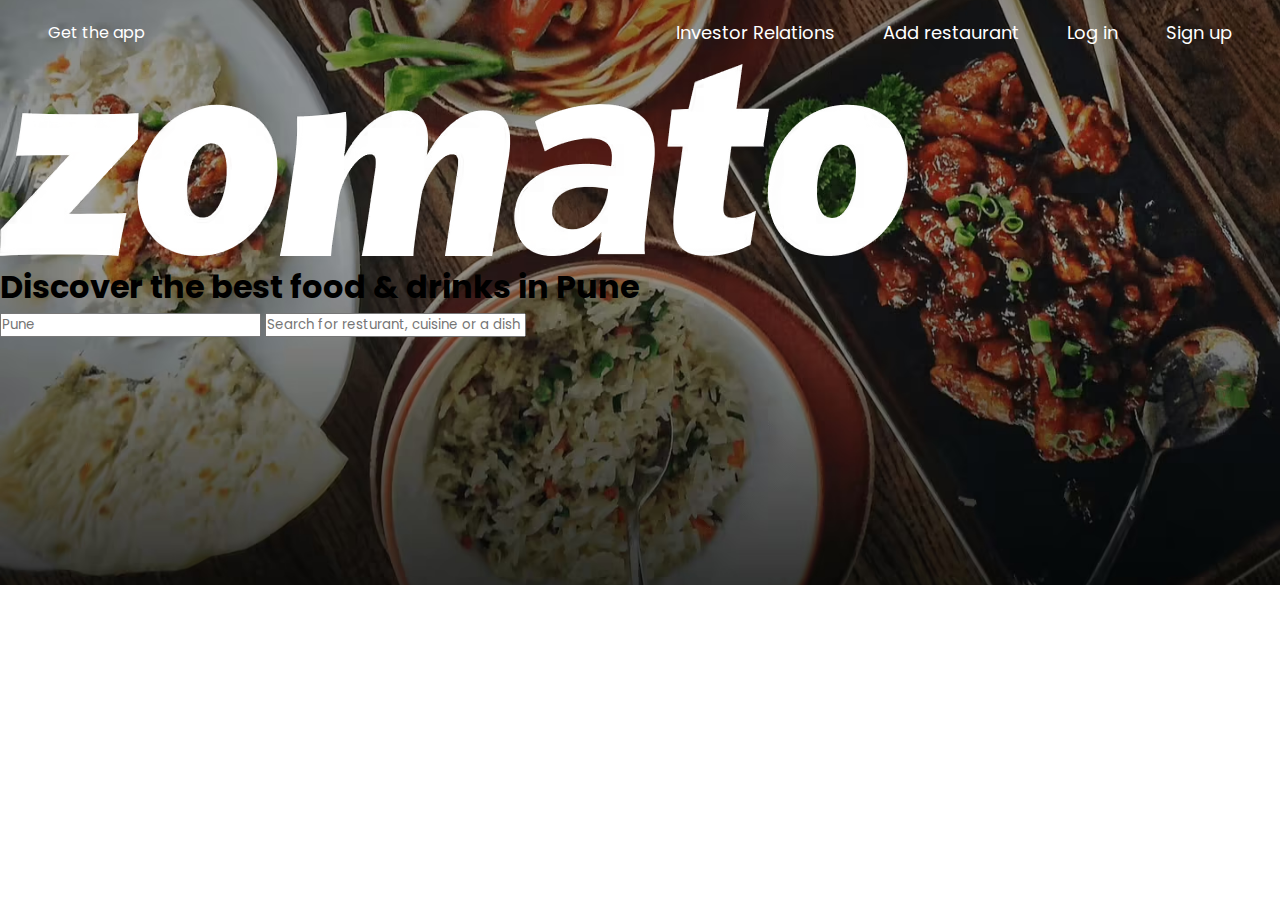
==== HTML/index.html @ 3314a60c "18/12 Hero_section part-1" ====
<!DOCTYPE html>
<html lang="en">
<head>
    <meta charset="UTF-8">
    <meta name="viewport" content="width=device-width, initial-scale=1.0">
    <!-- Zomato logo in tab  -->
    <link rel="icon" 
    type="image/x-icon" 
    href="https://upload.wikimedia.org/wikipedia/commons/thumb/7/75/Zomato_logo.png/220px-Zomato_logo.png">

    <!-- font awesome icons -->
    <link
      rel="stylesheet"
      href="https://cdnjs.cloudflare.com/ajax/libs/font-awesome/6.1.1/css/all.min.css"
      integrity="sha512-KfkfwYDsLkIlwQp6LFnl8zNdLGxu9YAA1QvwINks4PhcElQSvqcyVLLD9aMhXd13uQjoXtEKNosOWaZqXgel0g=="
      crossorigin="anonymous"
      referrerpolicy="no-referrer"
    />
    <!-- poppins font by google fonts -->
    <link rel="preconnect" href="https://fonts.googleapis.com" />
    <link rel="preconnect" href="https://fonts.gstatic.com" crossorigin />
    <link
      href="https://fonts.googleapis.com/css2?family=Poppins:ital,wght@0,100;0,200;0,300;0,400;0,500;0,600;0,700;0,800;0,900;1,100;1,200;1,300;1,400;1,500;1,600;1,700;1,800;1,900&display=swap"
      rel="stylesheet"
    />

    <link rel="stylesheet" href="../CSS/style.css">
    
    <title>Zomato Clone</title>
</head>
<body>
    <section class="hero__section">
      <header>
        <nav class="navbar">
            <a href="#"> Get the app</a>
            <div class="navbar__menu_container">
              <a href="#" class="link">Investor Relations</a>
              <a href="#" class="link">Add restaurant</a>
              <a href="#" class="link">Log in</a>
              <a href="#" class="link">Sign up</a>
              <a href="#" class="user_icon">
                <i class="fa-solid fa-user fa-lg"></i>
              </a>
            </div>
        </nav>
      </header>
      <div>
        <img src="../images/heroSectionLogo.png" alt="Zomato Logo" class="hero__section_logo">
        <h1>Discover the best food & drinks in Pune</h1>
        <div>
          <input class="input" type="text" placeholder="Pune">
          <input class="input" type="text" placeholder="Search for resturant, cuisine or a dish">
        </div>
      </div>
    </section>

</body>
</html>
---- CSS/style.css ----
*{
    margin: 0;
    padding: 0;
    box-sizing: border-box;
    font-family: 'Poppins', sans-serif ;
}

.hero__section{
    background: url("../images/heroSectionBackground.png");
    background-size: cover;
    background-position: center;
    min-height: 65vh;
}

.navbar{
    display: flex;
    align-items: center;
    justify-content: space-between;
    height: 60px;
    padding: 32px 48px;
}

.navbar a{
    color: white;
    text-decoration: none;
}

.navbar__menu_container{
    display: flex;
    gap: 48px;
    font-size: large;
}

.navbar__menu_container .user_icon{
    height: 35px;
    width: 35px;
    display: flex;
    align-items: center;
    justify-content: center;
    border-radius: 100%;
    border: solid 1px white;
    display: none;
}

@media only screen and (max-width : 770px){
    .navbar__menu_container .user_icon{
        display: flex;
    }
    .link{
        display: none;
    }
}
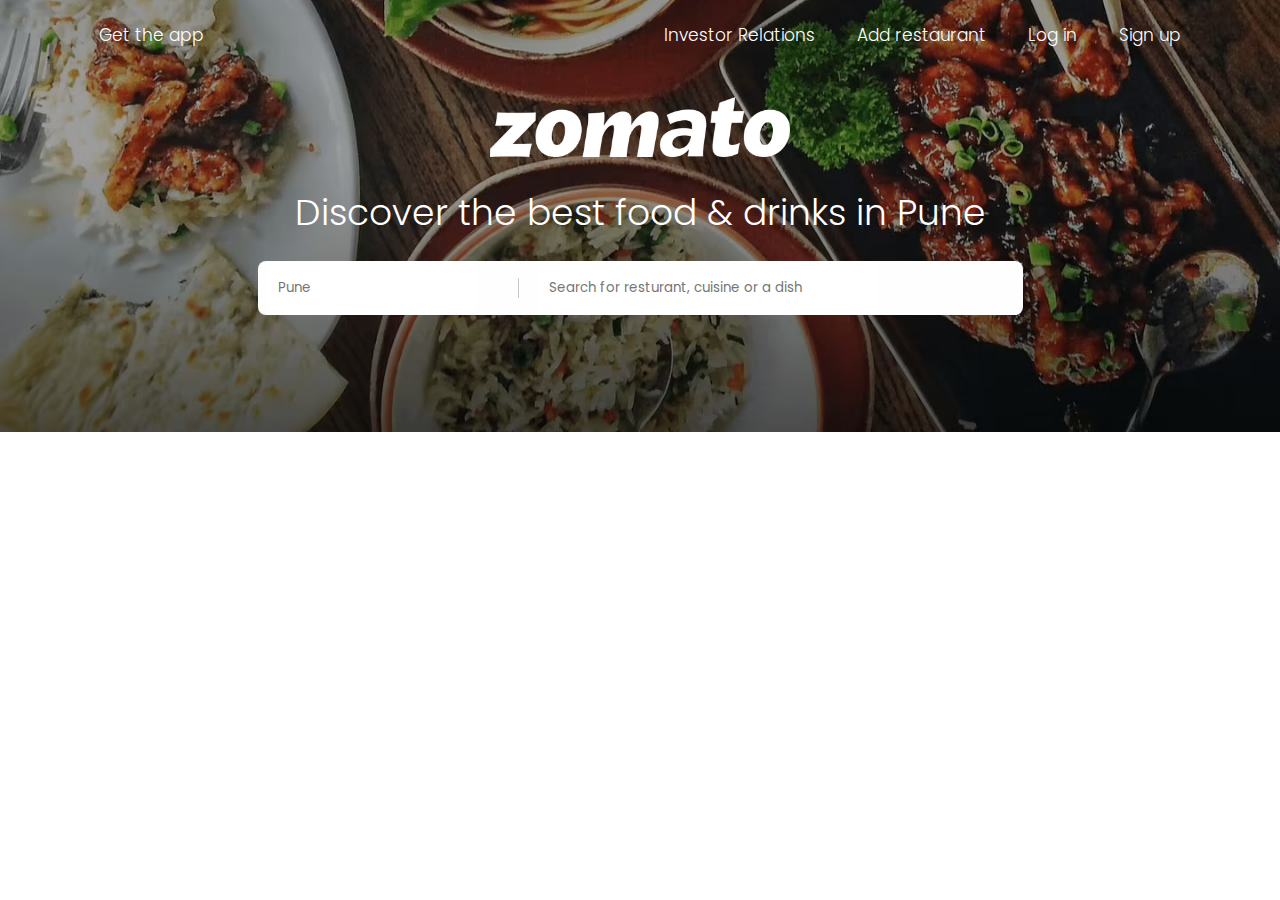
==== commit 3cff9487: "18/12 Hero_section part-2" ====
--- a/HTML/index.html
+++ b/HTML/index.html
@@ -9,13 +9,11 @@
     href="https://upload.wikimedia.org/wikipedia/commons/thumb/7/75/Zomato_logo.png/220px-Zomato_logo.png">
 
     <!-- font awesome icons -->
-    <link
-      rel="stylesheet"
-      href="https://cdnjs.cloudflare.com/ajax/libs/font-awesome/6.1.1/css/all.min.css"
-      integrity="sha512-KfkfwYDsLkIlwQp6LFnl8zNdLGxu9YAA1QvwINks4PhcElQSvqcyVLLD9aMhXd13uQjoXtEKNosOWaZqXgel0g=="
-      crossorigin="anonymous"
-      referrerpolicy="no-referrer"
-    />
+    <link rel="stylesheet" 
+    href="https://cdnjs.cloudflare.com/ajax/libs/font-awesome/6.5.1/css/all.min.css" integrity="sha512-DTOQO9RWCH3ppGqcWaEA1BIZOC6xxalwEsw9c2QQeAIftl+Vegovlnee1c9QX4TctnWMn13TZye+giMm8e2LwA==" 
+    crossorigin="anonymous" 
+    referrerpolicy="no-referrer" />
+
     <!-- poppins font by google fonts -->
     <link rel="preconnect" href="https://fonts.googleapis.com" />
     <link rel="preconnect" href="https://fonts.gstatic.com" crossorigin />
@@ -44,12 +42,21 @@
             </div>
         </nav>
       </header>
-      <div>
+      <div class="hero__section_container">
         <img src="../images/heroSectionLogo.png" alt="Zomato Logo" class="hero__section_logo">
-        <h1>Discover the best food & drinks in Pune</h1>
-        <div>
-          <input class="input" type="text" placeholder="Pune">
-          <input class="input" type="text" placeholder="Search for resturant, cuisine or a dish">
+        <h1 class="hero__section_title">Discover the best food & drinks in Pune</h1>
+        <div class="hero__section_input_container">
+          <div>
+            <div class="hero__section_input_container_loaction-div">
+              <i class="fa-solid fa-location-dot fa-lg" style="color: #fa7a5d; padding-left: 10px;"></i>
+              <input class="hero__section_container_input_location" type="text" placeholder="Pune">
+            </div>
+            <div class="hero__section_input_divider"></div>
+            <div class="hero__section_input_container_search-div">
+              <i class="fa-solid fa-magnifying-glass fa-lg" style="color: black;"></i>
+              <input class="hero__section_container_input_search" type="text" placeholder="Search for resturant, cuisine or a dish">
+            </div>
+          </div>
         </div>
       </div>
     </section>
--- a/CSS/style.css
+++ b/CSS/style.css
@@ -9,26 +9,30 @@
     background: url("../images/heroSectionBackground.png");
     background-size: cover;
     background-position: center;
-    min-height: 65vh;
+    min-height: 27rem;
+    color: white;
 }
 
 .navbar{
     display: flex;
     align-items: center;
     justify-content: space-between;
-    height: 60px;
+    height: 70px;
+    margin-left: 4vw;
+    margin-right: 4vw;
     padding: 32px 48px;
 }
 
 .navbar a{
     color: white;
     text-decoration: none;
+    font-weight: 300;
+    font-size: 17px;
 }
 
 .navbar__menu_container{
     display: flex;
-    gap: 48px;
-    font-size: large;
+    gap: 42px;
 }
 
 .navbar__menu_container .user_icon{
@@ -49,4 +53,88 @@
     .link{
         display: none;
     }
+}
+
+.hero__section_container{
+    height: 14rem;
+    display: flex;
+    flex-direction: column;
+    align-items: center;
+    justify-content: center;
+    gap:28px;
+    margin-top: 1.5rem;
+}
+
+.hero__section_logo{
+    width: 300px;
+    align-self: center;
+    height: 60px;
+}
+
+.hero__section_title{
+    height : 48px;
+    width: 750px; 
+    text-align: center;
+    font-size: 36px;
+    font-weight: 350;
+}
+
+.hero__section_input_container{
+    width: 765px;
+    height: 54px;
+    display: flex;
+    background-color: #fefefe;
+    border-radius: 8px;
+    align-items: center;
+    justify-content: center;
+}
+
+.hero__section_input_container > div{
+    width: 100%;
+    height: 100%;
+    display: flex;
+    flex-direction: row;
+}
+
+.hero__section_input_divider{
+    background-color: rgb(197, 197, 197);
+    width: 1px;
+    height: 36%;
+    align-self: center;
+    border: none;
+    border-radius: 20px;
+}
+
+.hero__section_input_container input{
+    border: none;
+    text-align: left;
+    padding-left: 10px;
+    border-radius: 8px;
+}
+
+.hero__section_input_container_location-div{
+    display: flex;
+    flex-direction: row;
+    height: 100%;
+    width: 30%;
+}
+
+.hero__section_input_container_search-div{
+    display: flex;
+    flex-direction: row;
+    height: 100%;
+    width: 70%;
+    align-items: center;
+    padding-left: 20px;
+}
+
+
+.hero__section_container_input_location{
+    height:100%;
+    width:80%;
+}
+
+.hero__section_container_input_search{
+    height:100%;
+    width:70%;
 }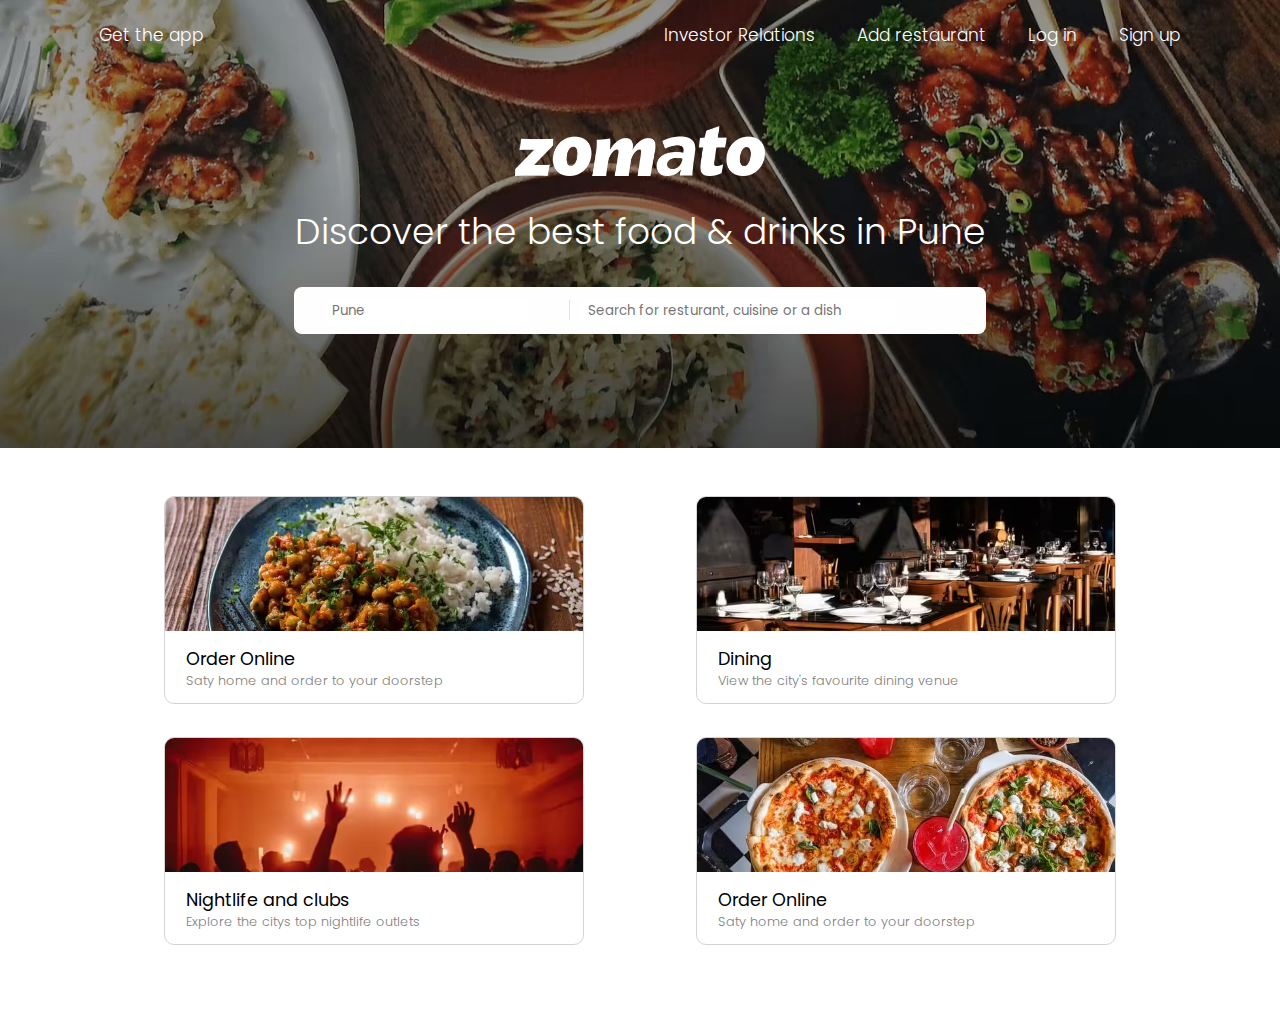
==== commit 907780cf: "19/20 offer-cards complete" ====
--- a/HTML/index.html
+++ b/HTML/index.html
@@ -51,7 +51,7 @@
               <i class="fa-solid fa-location-dot fa-lg" style="color: #fa7a5d; padding-left: 10px;"></i>
               <input class="hero__section_container_input_location" type="text" placeholder="Pune">
             </div>
-            <div class="hero__section_input_divider"></div>
+            <hr>
             <div class="hero__section_input_container_search-div">
               <i class="fa-solid fa-magnifying-glass fa-lg" style="color: black;"></i>
               <input class="hero__section_container_input_search" type="text" placeholder="Search for resturant, cuisine or a dish">
@@ -61,5 +61,40 @@
       </div>
     </section>
 
+    <section class="container we__offer">
+      <div class="we__offer_card">
+        <img src="../images/item1.png" alt="card 1 png">
+        <div class="we__offer_content">
+          <h2>Order Online</h2>
+          <p>Saty home and order to your doorstep</p>
+        </div>
+      </div>
+
+      <div class="we__offer_card">
+        <img src="../images/item2.png" alt="card 2 png">
+        <div class="we__offer_content">
+          <h2>Dining</h2>
+          <p>View the city's favourite dining venue</p>
+        </div>
+      </div>
+
+      <div class="we__offer_card">
+        <img src="../images/item3.png" alt="card 3 png">
+        <div class="we__offer_content">
+          <h2>Nightlife and clubs</h2>
+          <p>Explore the citys top nightlife outlets</p>
+        </div>
+      </div>
+
+      <div class="we__offer_card">
+        <img src="../images/item4.png" alt="card 4 png">
+        <div class="we__offer_content">
+          <h2>Order Online</h2>
+          <p>Saty home and order to your doorstep</p>
+        </div>
+      </div>
+
+    </section>
+
 </body>
 </html>--- a/CSS/style.css
+++ b/CSS/style.css
@@ -9,7 +9,7 @@
     background: url("../images/heroSectionBackground.png");
     background-size: cover;
     background-position: center;
-    min-height: 27rem;
+    min-height: 28rem;
     color: white;
 }
 
@@ -46,15 +46,6 @@
     display: none;
 }
 
-@media only screen and (max-width : 770px){
-    .navbar__menu_container .user_icon{
-        display: flex;
-    }
-    .link{
-        display: none;
-    }
-}
-
 .hero__section_container{
     height: 14rem;
     display: flex;
@@ -62,31 +53,33 @@
     align-items: center;
     justify-content: center;
     gap:28px;
-    margin-top: 1.5rem;
+    margin-top: 3rem;
 }
 
 .hero__section_logo{
-    width: 300px;
+    width: 250px;
     align-self: center;
-    height: 60px;
+    height: 50px;
 }
 
 .hero__section_title{
-    height : 48px;
-    width: 750px; 
+    height : auto;
+    width: 60%; 
     text-align: center;
     font-size: 36px;
     font-weight: 350;
 }
 
 .hero__section_input_container{
-    width: 765px;
-    height: 54px;
-    display: flex;
     background-color: #fefefe;
+    display: flex;
+    padding: 10px;
+    width: 54%;
+    height: 2.9rem;
+    align-items: center;
+    justify-content: center;
+    gap:10px;
     border-radius: 8px;
-    align-items: center;
-    justify-content: center;
 }
 
 .hero__section_input_container > div{
@@ -94,15 +87,6 @@
     height: 100%;
     display: flex;
     flex-direction: row;
-}
-
-.hero__section_input_divider{
-    background-color: rgb(197, 197, 197);
-    width: 1px;
-    height: 36%;
-    align-self: center;
-    border: none;
-    border-radius: 20px;
 }
 
 .hero__section_input_container input{
@@ -112,20 +96,33 @@
     border-radius: 8px;
 }
 
+.hero__section_input_container  hr{
+    border-color: #e0e0e0;
+    outline: none;
+    border-left: none;
+    height: 20px;
+    align-self: center;
+    border-top: none;
+}
+
+.hero__section_input_container > div > div{
+    border-radius: 8px;
+    padding-left: 8px;
+    outline: none;
+    border: none;
+    height: 100%;
+}
+
 .hero__section_input_container_location-div{
-    display: flex;
-    flex-direction: row;
-    height: 100%;
-    width: 30%;
+    width: 35%;
+    gap: 10px;
+
 }
 
 .hero__section_input_container_search-div{
-    display: flex;
-    flex-direction: row;
-    height: 100%;
-    width: 70%;
-    align-items: center;
     padding-left: 20px;
+    width: 65%;
+    gap: 10px;
 }
 
 
@@ -136,5 +133,91 @@
 
 .hero__section_container_input_search{
     height:100%;
-    width:70%;
+    width:80%;
+}
+
+input:focus{
+    outline: none;
+    border: none;
+}
+
+@media only screen and (max-width : 770px){
+    .navbar__menu_container .user_icon{
+        display: flex;
+    }
+    .link{
+        display: none;
+    }
+    .hero__section_title{
+        font-size: 1.4rem;
+    }
+    .hero__section_input_container{
+        background: none;
+        padding-left: 10%;
+        width:80%;
+        height: 100px;
+
+    }
+    .hero__section_input_container>div{
+        flex-direction: column;
+        gap: 8px;
+        height: 100%;
+    }
+    .hero__section_input_container hr{
+        display: none;
+    }
+    .hero__section_input_container > div > div {
+        background-color: #fefefe;
+        width: 100%;
+        height : 28px;
+    }
+}
+
+.container{
+    margin: 3rem auto;
+    width: 90%;
+}
+
+.we__offer{
+    display: flex;
+    flex-wrap: wrap;
+    gap:0.8rem;
+    align-items: center;
+    justify-content: space-evenly;
+}
+
+.we__offer_card > img{
+    width: 100%;
+    height: 65%;
+    object-fit: cover;
+    object-position: center;
+}
+
+.we__offer_card{
+    border-radius: 10px;
+    overflow: hidden;
+    border: 1px solid lightgray;
+    width: 420px;
+    height: 13rem;
+    margin-bottom: 20px;
+    transition: all 0.4s ease;
+}
+
+.we__offer_content{
+    font-size: 0.8rem;
+    color: gray;
+    padding-left: 5%;
+    padding-top: 2%;
+    font-weight: 300;
+}
+
+.we__offer_content > h2{
+    font-weight: 400;
+    font-size: 1.1rem;
+    color: black;
+}
+
+.we__offer_card:hover{
+    transform: scale(1.05);
+    cursor: pointer;
 }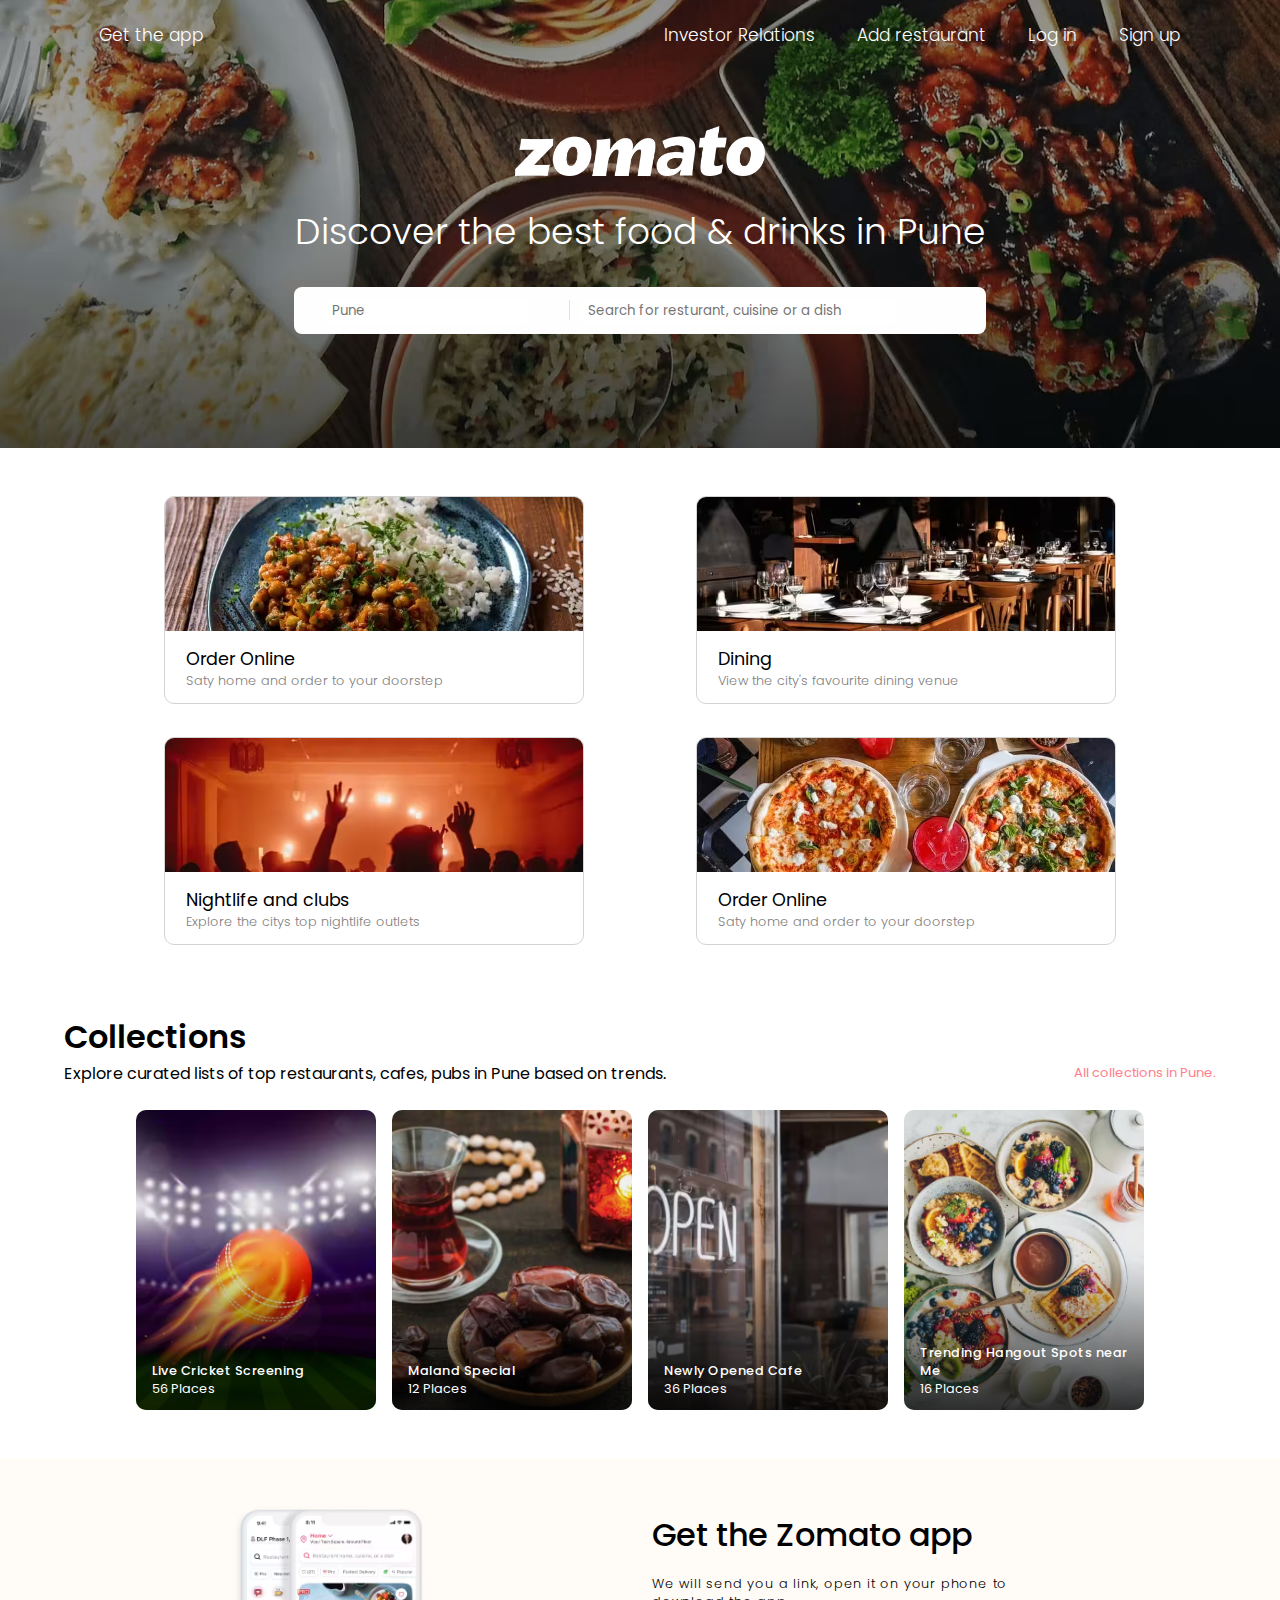
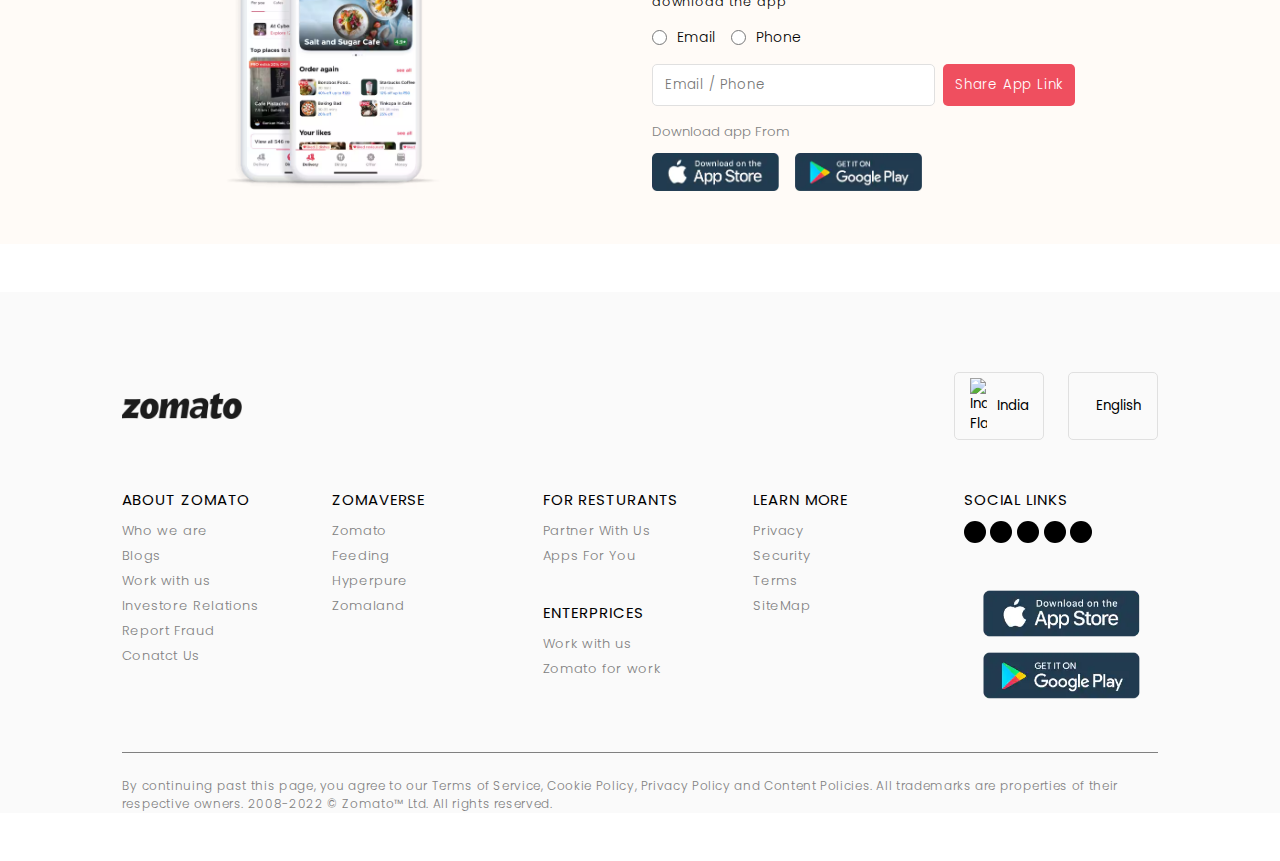
==== commit 23a960ec: "Final Push" ====
--- a/HTML/index.html
+++ b/HTML/index.html
@@ -27,7 +27,9 @@
     <title>Zomato Clone</title>
 </head>
 <body>
-    <section class="hero__section">
+
+  <!-- hero section / navbar  -->
+  <section class="hero__section">
       <header>
         <nav class="navbar">
             <a href="#"> Get the app</a>
@@ -59,9 +61,10 @@
           </div>
         </div>
       </div>
-    </section>
-
-    <section class="container we__offer">
+  </section>
+
+  <!-- we offer container  -->
+  <section class="container we__offer">
       <div class="we__offer_card">
         <img src="../images/item1.png" alt="card 1 png">
         <div class="we__offer_content">
@@ -94,7 +97,164 @@
         </div>
       </div>
 
-    </section>
+  </section>
+
+  <!-- collection section  -->
+  <section class="container collections">
+      <h1>Collections</h1>
+      <div class="collections_subheading_container">
+        <span>
+          Explore curated lists of top restaurants, cafes, pubs in Pune based on trends.
+        </span> 
+        <span>
+          All collections in Pune.
+        </span>
+      </div>
+      <div class="collections_card_container">
+        <div class="card card1">
+          <div class="overlay"></div>
+          <div class="content">
+            <h4>Live Cricket Screening</h4>
+            <span>56 Places</span>
+          </div>
+        </div>  
+
+        <div class="card card2">
+          <div class="overlay"></div>
+          <div class="content">
+            <h4>Maland Special</h4>
+            <span>12 Places</span>
+          </div>
+        </div>
+        
+        <div class="card card3">
+          <div class="overlay"></div>
+          <div class="content">
+            <h4>Newly Opened Cafe</h4>
+            <span>36 Places</span>
+          </div>
+        </div>
+
+        <div class="card card4">
+          <div class="overlay"></div>
+          <div class="content">
+            <h4>Trending Hangout Spots near Me</h4>
+            <span>16 Places</span>
+          </div>
+        </div>
+      </div>
+  </section>
+
+  <!-- get the app section  -->
+  <section class="container get__the_app">
+    <div class="semiContainer">
+      <div class="left">
+        <img src="../images/mobileBanner.png" alt="Get the Mobile app" />
+      </div>
+      <div class="right">
+        <h1>Get the Zomato app</h1>
+        <p>We will send you a link, open it on your phone to download the app</p>
+
+        <div class="radio__button_container">
+          <div>
+            <input type="radio" name="download_app" id="email" />
+            <label for="email" style="font-size: 14px;">Email</label>
+          </div>
+          <div>
+            <input type="radio" name="download_app" id="phone" />
+            <label for="phone" style="font-size: 14px;">Phone</label>
+          </div>
+
+        </div>
+
+        <div class="input_container">
+          <input type="text" placeholder="Email / Phone" />
+          <button>Share App Link</button>
+        </div>
+        <div class="download__app_container">
+          <h5>Download app From</h5>
+          <div>
+            <img src="../images/appleStore.png" alt="Apple Store" />
+            <img src="../images/playStore.png" alt="Play Store" />
+          </div>
+        </div>
+      </div>
+    </div>
+  </section>
+
+  <!-- footer  -->
+  <footer class="container footer">
+    <div>
+    <div class="footer_section1">
+      <img src="../images/logo.png" alt="Zomato Logo" />
+      <div class="section1__buttonContainer">
+        <button>
+          <img src="https://flagcdn.com/w40/in.png" alt="Indian Flag" style="width: 17px;" />India
+        </button>
+        <button>
+          <i class="fa fa-globe"></i>English
+        </button>
+      </div>
+    </div>
+    <div class="navigation_container">
+      <div class="link__container">
+        <h5>ABOUT ZOMATO</h5>
+        <a class="footer__link" href="#">Who we are</a>
+        <a class="footer__link" href="#">Blogs</a>
+        <a class="footer__link" href="#">Work with us</a>
+        <a class="footer__link" href="#">Investore Relations</a>
+        <a class="footer__link" href="#">Report Fraud</a>
+        <a class="footer__link" href="#">Conatct Us</a>
+      </div>
+
+      <div class="link__container">
+        <h5>ZOMAVERSE</h5>
+        <a class="footer__link" href="#">Zomato</a>
+        <a class="footer__link" href="#">Feeding</a>
+        <a class="footer__link" href="#">Hyperpure</a>
+        <a class="footer__link" href="#">Zomaland</a>
+      </div>
+
+      <div class="link__container">
+        <h5>FOR RESTURANTS</h5>
+        <a class="footer__link" href="#">Partner With Us</a>
+        <a class="footer__link" href="#">Apps For You</a>
+        <br />
+        <h5>ENTERPRICES</h5>
+        <a class="footer__link" href="#">Work with us</a>
+        <a class="footer__link" href="#">Zomato for work</a>
+      </div>
+
+      <div class="link__container">
+        <h5>LEARN MORE</h5>
+        <a class="footer__link" href="#">Privacy</a>
+        <a class="footer__link" href="#">Security</a>
+        <a class="footer__link" href="#">Terms</a>
+        <a class="footer__link" href="#">SiteMap</a>
+      </div>      
+
+      <div class="link__container">
+        <h5>SOCIAL LINKS</h5>
+        <div class="social__links_container">
+          <button><i class="fa-brands fa-linkedin-in"></i></button>
+          <button><i class="fa-brands fa-instagram"></i></button>
+          <button><i class="fa-brands fa-twitter"></i></button>
+          <button><i class="fa-brands fa-youtube"></i></button>
+          <button><i class="fa-brands fa-facebook"></i></button>
+        </div>
+        <br />
+        <img src="../images/appleStore.png" alt="Footer Logos" class="footer__section_logos" />
+        <img src="../images/playStore.png" alt="Footer Logos" class="footer__section_logos" />
+      </div>
+    </div>
+    <div class="disclamer">
+      By continuing past this page, you agree to our Terms of Service,
+      Cookie Policy, Privacy Policy and Content Policies. All trademarks
+      are properties of their respective owners. 2008-2022 © Zomato™ Ltd.
+      All rights reserved.
+    </div>
+    </div>
+  </footer>
 
 </body>
 </html>--- a/CSS/style.css
+++ b/CSS/style.css
@@ -4,6 +4,8 @@
     box-sizing: border-box;
     font-family: 'Poppins', sans-serif ;
 }
+
+/** HERO SECTION CSS  */
 
 .hero__section{
     background: url("../images/heroSectionBackground.png");
@@ -172,6 +174,8 @@
         height : 28px;
     }
 }
+
+/** WE OFFER SECTION CSS  */
 
 .container{
     margin: 3rem auto;
@@ -220,4 +224,363 @@
 .we__offer_card:hover{
     transform: scale(1.05);
     cursor: pointer;
+}
+
+/** COLLECTIONS SECTION CSS  */
+
+.collections h1{
+    font-weight: 600;
+}
+
+.collections_subheading_container{
+    font-size: 16px;
+    display: flex;
+    align-items: center;
+    justify-content: space-between;
+    flex-wrap: wrap;
+    gap: 1rem;
+}
+
+.collections_subheading_container span:nth-child(2){
+    color:#ff7e8b;
+    font-size: 13px;
+    cursor: pointer;
+}
+
+.collections_card_container {
+    display: flex;
+    align-items: center;
+    justify-content: center;
+    flex-wrap: wrap;
+    gap: 1rem;
+    margin-top: 1.5rem;
+}
+
+.collections_card_container .card {
+    height: 300px;
+    min-width: 240px;
+    background-size: cover;
+    background-position: center;
+    border-radius: 10px;
+    position: relative;
+}
+
+.card1{
+    background-image: url("../images/collection1.jpg");
+}
+.card2{
+    background-image: url("../images/collection2.jpg");
+}
+.card3{
+    background-image: url("../images/collection3.jpg");
+}
+.card4{
+    background-image: url("../images/collection4.jpg");
+}
+
+.overlay{
+    width: 100%;
+    height: 100%;
+    position: absolute;
+    top: 0;
+    left: 0;
+    border-radius: 10px;
+    background: linear-gradient(
+        0deg,
+        rgba(0, 0 ,0, 0.8) 0%,
+        rgba(0, 0 ,0, 0.05) 50%,
+        rgba(0, 0 ,0, 0.05) 85%
+    );
+    z-index: 5;
+}
+
+.collections_card_container .card .content{
+    position: absolute;
+    bottom: 0;
+    left: 0;
+    color: white;
+    padding: 12px 16px;
+    font-size: 0.8rem;
+    z-index: 10;
+}
+
+.content h4{
+    font-weight: 500;
+    letter-spacing: 0.5px;
+}
+
+/** GET THE APP SECTION CSS  */
+
+.get__the_app{
+    display: flex;
+    align-items: center;
+    justify-content: center;
+    background-color: rgb(255, 251, 247);
+    width: 100%;
+    padding: 3rem 6rem;
+}
+
+.get__the_app .semiContainer{
+    width: 60%;
+    display: flex;
+    justify-content: center;
+    align-items: center;
+    flex-wrap: wrap;
+    gap: 1.5rem;
+}
+
+.get__the_app .semiContainer .left{
+    flex: 2;
+}
+
+.get__the_app .semiContainer .left img{
+    width: 60%;
+    object-fit: cover;
+    object-position: center;
+}
+
+.get__the_app .semiContainer .right {
+    flex: 3;
+    height: 100%;
+    display: flex;
+    flex-direction: column;
+    gap: 1rem;
+}
+
+.get__the_app .semiContainer .right h1{
+    font-weight: 450;
+    font-size: 2rem;
+}
+
+.right p{
+    letter-spacing: 0.05rem;
+    font-weight: 300;
+    font-size: 0.8rem;
+}
+
+.semiContainer .right .radio__button_container{
+    display: flex;
+    align-items: center;
+    gap: 1rem;
+}
+
+.semiContainer .right .radio__button_container div{
+    font-weight: 300;
+    display: flex;
+    align-items: center;
+    justify-content: center;
+    gap: 10px;
+}
+
+.right .radio__button_container div input{
+    height: 15px;
+    width: 15px;
+    accent-color: rgb(239,79,95);
+}
+
+.semiContainer .right .input_container{
+    display: flex;
+    gap: 0.5rem;
+}
+
+.input_container{
+    flex-wrap: wrap;
+}
+
+.input_container button, .input_container input{
+    padding: 10px 12px;
+    letter-spacing: 0.05rem;
+    font-weight: 300;
+}
+
+.input_container input{
+    flex: auto;
+    border: 1px solid #e0e0e0;
+    outline: none;
+    border-radius: 5px;
+}
+
+.input_container button{
+    border: none;
+    background-color: rgb(239,79,95);
+    color:  white;
+    border-radius: 5px;
+    cursor: pointer;
+}
+
+.right .download__app_container{
+    display: flex;
+    flex-direction: column;
+    gap: 0.7rem;
+}
+
+.download__app_container h5{
+    font-weight: 300;
+    color: gray;
+}
+
+.download__app_container div{
+    display: flex;
+    gap: 1rem;
+}
+
+.download__app_container div img{
+    width: 30%;
+}
+
+
+@media only screen and (max-width: 1300px) {
+    .get__the_app .semiContainer .left, .get__the_app .semiContainer .right{
+        flex: 1;
+    }
+    .get__the_app .semiContainer{
+        width: 80%;
+    }
+}
+
+@media only screen and (max-width: 900px) {
+    .get__the_app {
+      padding: 2rem;
+    }
+    .get__the_app .semiContainer{
+        width: 90%;
+    }
+}
+
+@media only screen and (max-width: 700px) {
+    .get__the_app {
+      padding: 3rem;
+    }
+    .get__the_app .semiContainer{
+        width: 80%;
+        flex-direction: column;
+    }
+}
+
+/** FOOTER SECTION CSS  */
+
+.footer{
+    width: 100%;
+    height: auto;
+    background-color: #fafafa;
+    padding-top: 5rem;
+    display: flex;
+    align-items: center;
+    justify-content: center;
+
+}
+
+.footer >div{
+    width: 90%;
+    letter-spacing: 0.04rem;
+}
+
+.footer_section1{
+    display: flex;
+    align-items: center;
+    justify-content: space-between;
+    width: 90%;
+    margin: auto;
+    flex-wrap: wrap;
+    gap: 2.5rem;
+}
+
+.footer_section1 img{
+    width: 120px;
+}
+
+.section1__buttonContainer{
+    display: flex;
+    gap: 1.5rem;
+}
+
+.section1__buttonContainer button{
+    padding: 5px;
+    width: 90px;
+    border: 1px solid #e0e0e0;
+    background-color: transparent;
+    border-radius: 5px;
+    display: flex;
+    align-items: center;
+    justify-content: center;
+    gap: 10px;
+    cursor: pointer;
+}
+
+.navigation_container{
+    display: grid;
+    grid-template-columns: repeat(5, 1fr);
+    gap: 1rem;
+    width: 90%;
+    margin: auto;
+    padding: 3rem 0;    
+}
+
+.link__container{
+    display: flex;
+    flex-direction: column;
+    gap: 5px;
+}
+
+.link__container h5{
+    font-weight: 400;
+    font-size: 15px;
+    margin-bottom: 5px;
+    letter-spacing: 0.9px;
+}
+
+.footer__link{
+    text-decoration: none;
+    color: gray;
+    font-size: 13px;
+    font-weight: 300;
+}
+.footer__link:hover{
+    color: black;
+}
+.social__links_container button{
+    background-color: black;
+    border: none;
+    width: 22px;
+    height: 22px;
+    border-radius: 30px;
+    cursor: pointer;
+}
+.social__links_container button i{
+    color: white;
+    font-size: 13px;
+    display: flex;
+    justify-content: center;
+    align-items: center;
+}
+
+.footer__section_logos{
+    width: 100%;
+    transform: scale(0.8);
+}
+
+.disclamer{
+    width: 90%;
+    margin: auto;
+    color: gray;
+    font-weight: 300;
+    font-size: 12px;
+    border-top: 1px solid gray;
+    padding-top: 1.5rem;
+}
+@media only screen and (max-width: 900px){
+    .navigation_container{
+        grid-template-columns: repeat(3, 1fr);
+    }
+}
+@media only screen and (max-width: 600px){
+    .navigation_container{
+        grid-template-columns: repeat(2, 1fr);
+    }
+}
+
+@media only screen and (max-width: 300px){
+    .navigation_container{
+        grid-template-columns: repeat(1, 1fr);
+    }
 }